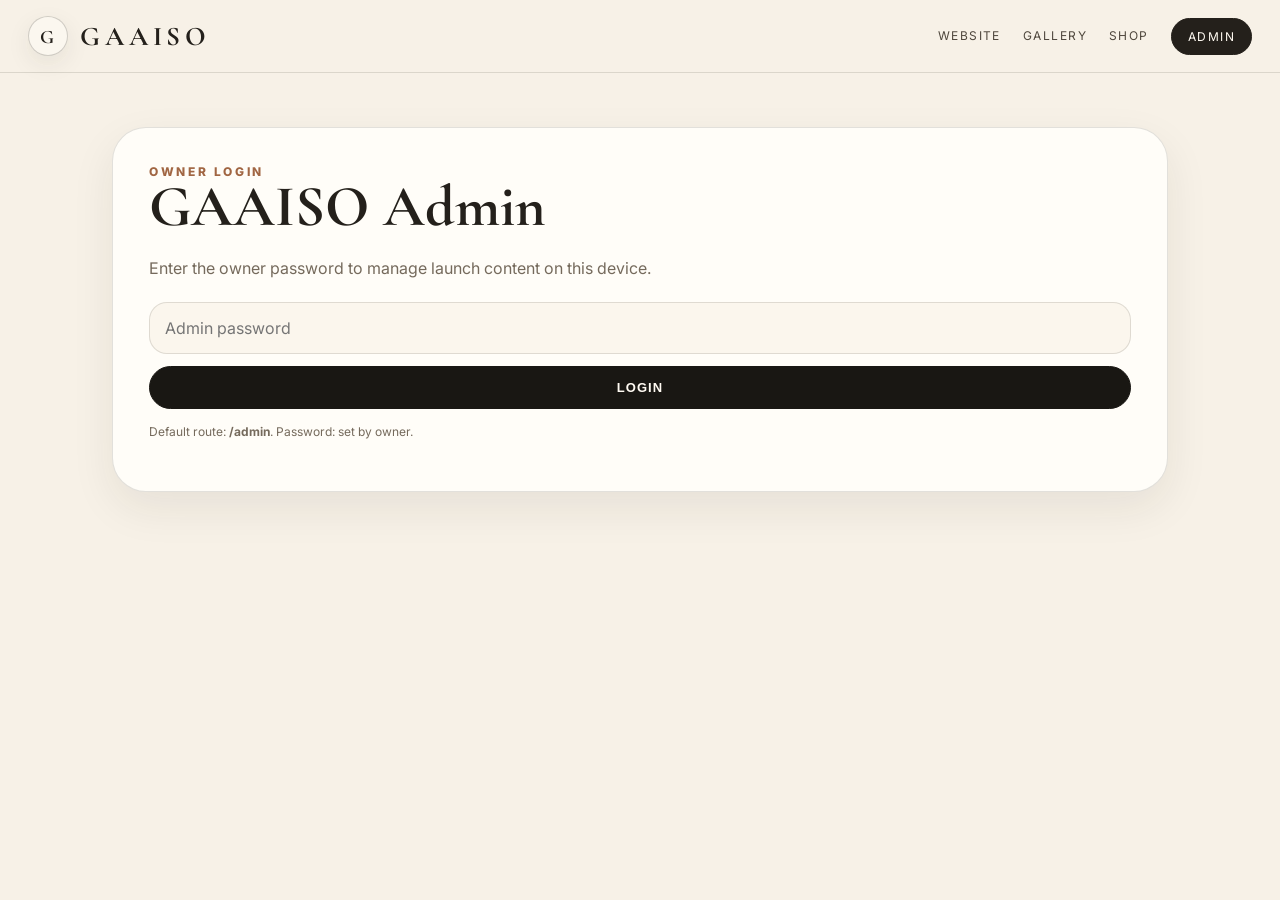
==== admin/index.html @ f7bac42c "Launch GAAISO production website" ====
<!doctype html><html lang="en"><head><meta charset="utf-8"><meta name="viewport" content="width=device-width, initial-scale=1"><title>GAAISO Admin</title><meta name="robots" content="noindex,nofollow"><link rel="preconnect" href="https://fonts.googleapis.com"><link rel="preconnect" href="https://fonts.gstatic.com" crossorigin><link href="https://fonts.googleapis.com/css2?family=Cormorant+Garamond:wght@500;600;700&family=Inter:wght@400;500;600;700;800&display=swap" rel="stylesheet"><link rel="stylesheet" href="../styles.css"></head><body>
<header class="site-header"><nav class="nav"><a class="brand" href="../index.html"><span class="brand-mark">G</span><span class="brand-name">GAAISO</span></a><div class="menu"><a href="../index.html">Website</a><a href="../gallery.html">Gallery</a><a href="../shop.html">Shop</a><a class="pill" href="./">Admin</a></div></nav></header>
<main class="admin-shell">
  <section id="loginBox" class="panel"><div class="kicker">Owner Login</div><h2>GAAISO Admin</h2><p>Enter the owner password to manage launch content on this device.</p><form class="form" id="loginForm"><input class="input" type="password" id="adminPass" placeholder="Admin password" autocomplete="current-password"><button class="btn dark" type="submit">Login</button></form><p class="small">Default route: <strong>/admin</strong>. Password: set by owner.</p></section>
  <section id="adminApp" class="hidden"><div class="admin-grid"><aside class="admin-side"><button class="btn dark" data-tab="gallery">Gallery</button><button class="btn" data-tab="products">Products</button><button class="btn" data-tab="guestbook">Guest Book</button><button class="btn" data-tab="export">Export / Backup</button><button class="btn" id="logoutBtn">Logout</button><p class="small">Static launch admin: changes save in this browser. Export the data when you want to hardcode it into the website.</p></aside><div class="admin-main">
    <div class="panel admin-tab" id="tab-gallery"><h3>Add gallery photo</h3><p class="small">Use an existing asset path like <code>assets/gaaiso-22.jpg</code>. For new uploaded photos, place them in the assets folder first.</p><form class="form" id="galleryForm"><input class="input" name="src" placeholder="assets/new-photo.jpg" required><input class="input" name="title" placeholder="Photo title" required><input class="input" name="category" placeholder="Jewellery / Hampers / Gifts / Craft"><button class="btn dark" type="submit">Add Gallery Item</button></form><div id="galleryAdminList"></div></div>
    <div class="panel admin-tab hidden" id="tab-products"><h3>Add product</h3><form class="form" id="productForm"><input class="input" name="src" placeholder="assets/product.jpg" required><input class="input" name="name" placeholder="Product name" required><input class="input" name="price" placeholder="Price on request"><input class="input" name="tag" placeholder="Short tag"><input class="input" name="status" placeholder="Available / Custom order"><button class="btn dark" type="submit">Add Product</button></form><div id="productAdminList"></div></div>
    <div class="panel admin-tab hidden" id="tab-guestbook"><h3>Guest book messages</h3><div class="notes" id="adminNotes"></div><button class="btn" id="clearNotes">Clear local visitor notes</button></div>
    <div class="panel admin-tab hidden" id="tab-export"><h3>Export local content</h3><p>Copy this export if you add content in admin. It can be pasted into <code>cms-data.js</code> later for permanent website content.</p><button class="btn dark" id="refreshExport">Refresh Export</button><button class="btn" id="downloadExport">Download JSON</button><pre class="codebox" id="exportBox"></pre></div>
  </div></div></section>
</main><div class="toast"></div>
<script src="../cms-data.js"></script>
<script>
const PASSWORD='av123'; const LS={login:'gaaiso_admin_login_v1',gallery:'gaaiso_gallery_v1',products:'gaaiso_products_v1',notes:'gaaiso_notes_v1'}; const $=(s,r=document)=>r.querySelector(s); const $$=(s,r=document)=>Array.from(r.querySelectorAll(s));
function toast(m){const t=$('.toast');t.textContent=m;t.classList.add('show');setTimeout(()=>t.classList.remove('show'),2500)}
function arr(k){try{return JSON.parse(localStorage.getItem(LS[k])||'[]')}catch{return[]}} function set(k,v){localStorage.setItem(LS[k],JSON.stringify(v))}
function showApp(){ $('#loginBox').classList.add('hidden'); $('#adminApp').classList.remove('hidden'); render(); }
function logout(){localStorage.removeItem(LS.login);location.reload()}
function tab(name){$$('.admin-tab').forEach(x=>x.classList.add('hidden'));$('#tab-'+name).classList.remove('hidden');$$('.admin-side .btn').forEach(b=>b.classList.toggle('dark',b.dataset.tab===name))}
function render(){ $('#galleryAdminList').innerHTML='<h4>Local gallery additions</h4>'+(arr('gallery').length?'<table class="table"><tr><th>Title</th><th>Category</th><th>Path</th><th></th></tr>'+arr('gallery').map((g,i)=>`<tr><td>${g.title}</td><td>${g.category||''}</td><td>${g.src}</td><td><button onclick="delItem('gallery',${i})">Delete</button></td></tr>`).join('')+'</table>':'<p class="small">No local gallery additions yet.</p>'); $('#productAdminList').innerHTML='<h4>Local product additions</h4>'+(arr('products').length?'<table class="table"><tr><th>Name</th><th>Status</th><th>Path</th><th></th></tr>'+arr('products').map((p,i)=>`<tr><td>${p.name}</td><td>${p.status||''}</td><td>${p.src}</td><td><button onclick="delItem('products',${i})">Delete</button></td></tr>`).join('')+'</table>':'<p class="small">No local product additions yet.</p>'); $('#adminNotes').innerHTML=arr('notes').length?arr('notes').map((n,i)=>`<div class="note"><b>${n.name}</b><p>${n.message}</p><span>${n.city||''}</span><br><button onclick="delItem('notes',${i})">Delete</button></div>`).join(''):'<p class="small">No local guest messages yet.</p>'; refreshExport(); }
window.delItem=(k,i)=>{const a=arr(k);a.splice(i,1);set(k,a);render();toast('Deleted')}
function refreshExport(){const data={gallery:arr('gallery'),products:arr('products'),notes:arr('notes')};$('#exportBox').textContent=JSON.stringify(data,null,2)}
$('#loginForm').addEventListener('submit',e=>{e.preventDefault(); if($('#adminPass').value===PASSWORD){localStorage.setItem(LS.login,'1');showApp()} else toast('Wrong password')});
if(localStorage.getItem(LS.login)==='1')showApp(); $$('[data-tab]').forEach(b=>b.onclick=()=>tab(b.dataset.tab)); $('#logoutBtn').onclick=logout;
$('#galleryForm').onsubmit=e=>{e.preventDefault();const f=new FormData(e.target), a=arr('gallery');a.unshift({src:f.get('src'),title:f.get('title'),category:f.get('category')});set('gallery',a);e.target.reset();render();toast('Gallery item added')};
$('#productForm').onsubmit=e=>{e.preventDefault();const f=new FormData(e.target), a=arr('products');a.unshift({src:f.get('src'),name:f.get('name'),price:f.get('price')||'Price on request',tag:f.get('tag'),status:f.get('status')||'Available'});set('products',a);e.target.reset();render();toast('Product added')};
$('#clearNotes').onclick=()=>{set('notes',[]);render();toast('Guest book cleared')}; $('#refreshExport').onclick=refreshExport; $('#downloadExport').onclick=()=>{refreshExport();const blob=new Blob([$('#exportBox').textContent],{type:'application/json'});const a=document.createElement('a');a.href=URL.createObjectURL(blob);a.download='gaaiso-admin-export.json';a.click()};
</script></body></html>
---- styles.css ----
:root{--paper:#f7f1e7;--paper2:#fffaf2;--ink:#24201b;--muted:#756a5c;--line:rgba(36,32,27,.13);--clay:#a16643;--sage:#7b8467;--charcoal:#191713;--card:#fffdf8;--shadow:0 28px 80px rgba(42,31,20,.16)}*{box-sizing:border-box}html{scroll-behavior:smooth}body{margin:0;background:var(--paper);color:var(--ink);font-family:Inter,system-ui,-apple-system,Segoe UI,sans-serif;overflow-x:hidden}body:before{content:"";position:fixed;inset:0;pointer-events:none;opacity:.26;background-image:radial-gradient(rgba(70,55,38,.15) .5px, transparent .5px);background-size:6px 6px;mix-blend-mode:multiply;z-index:90}a{color:inherit;text-decoration:none}img{display:block;width:100%;height:100%;object-fit:cover}.skip{position:absolute;left:-999px}.skip:focus{left:16px;top:16px;z-index:999;background:#fff;padding:10px}.site-header{position:sticky;top:0;z-index:80;background:rgba(247,241,231,.86);backdrop-filter:blur(18px);border-bottom:1px solid var(--line)}.nav{max-width:1320px;margin:0 auto;padding:16px 28px;display:flex;align-items:center;justify-content:space-between;gap:22px}.brand{display:flex;align-items:center;gap:12px;letter-spacing:.16em}.brand-mark{width:40px;height:40px;border:1px solid rgba(36,32,27,.2);border-radius:50%;display:grid;place-items:center;font-family:"Cormorant Garamond",serif;font-size:19px;font-weight:700;background:#fbf7ef;box-shadow:0 8px 24px rgba(36,32,27,.08)}.brand-name{font-family:"Cormorant Garamond",serif;font-weight:700;font-size:27px;line-height:1;letter-spacing:.18em}.menu{display:flex;align-items:center;gap:22px;font-size:12px;text-transform:uppercase;letter-spacing:.12em;color:#4f473d}.menu a{padding:8px 0;border-bottom:1px solid transparent}.menu a:hover,.menu a.active{border-color:var(--ink)}.pill{border:1px solid var(--ink)!important;border-radius:999px;padding:10px 16px!important;background:var(--ink);color:var(--paper2)}.hamb{display:none;border:1px solid var(--line);background:#fff9ef;border-radius:999px;padding:10px 13px;font-size:20px}.mobile-menu{display:none;position:fixed;inset:68px 14px auto 14px;background:#fffaf2;border:1px solid var(--line);border-radius:24px;z-index:79;box-shadow:var(--shadow);padding:14px}.mobile-menu.open{display:grid}.mobile-menu a{padding:14px;border-bottom:1px solid var(--line);text-transform:uppercase;letter-spacing:.12em;font-size:13px}.mobile-menu a:last-child{border-bottom:none}.hero{max-width:1450px;margin:0 auto;padding:42px 28px 64px;display:grid;grid-template-columns:minmax(290px,31%) minmax(0,69%);gap:38px;align-items:center;min-height:calc(100vh - 74px)}.hero-copy{padding:22px 0}.eyebrow,.kicker{font-size:12px;letter-spacing:.22em;text-transform:uppercase;color:var(--clay);font-weight:800}h1{font-family:"Cormorant Garamond",serif;font-size:clamp(58px,7vw,116px);line-height:.86;margin:18px 0 24px;letter-spacing:-.055em;font-weight:700}.lead{max-width:445px;color:var(--muted);line-height:1.85;font-size:16px;margin:0 0 26px}.actions{display:flex;gap:12px;flex-wrap:wrap;margin:22px 0}.btn{display:inline-flex;align-items:center;justify-content:center;gap:8px;border-radius:999px;border:1px solid rgba(36,32,27,.2);padding:13px 18px;font-size:13px;font-weight:800;letter-spacing:.08em;text-transform:uppercase;background:#fff7ea;cursor:pointer}.btn.dark{background:var(--charcoal);color:var(--paper2);border-color:var(--charcoal)}.btn.full{width:100%}.mini-note{display:flex;gap:12px;align-items:flex-start;max-width:390px;font-size:13px;color:#74685b;line-height:1.55;border-left:1px solid rgba(36,32,27,.18);padding-left:14px}.spark{width:10px;height:10px;border-radius:50%;background:var(--sage);margin-top:5px;box-shadow:0 0 0 6px rgba(123,132,103,.13);flex:0 0 auto}.hero-stage{position:relative;min-height:620px;border-radius:34px;overflow:visible}.photo-frame{position:absolute;inset:0;border-radius:28px;padding:16px;background:#fffdf6;box-shadow:var(--shadow);transform:rotate(-.55deg);clip-path:polygon(1% 2%,7% 1%,14% 2.5%,23% 1%,31% 2%,39% 1.2%,47% 2.2%,55% .8%,63% 2.3%,72% 1.2%,80% 2.2%,90% 1%,99% 2.6%,98.6% 12%,99.5% 22%,98.3% 32%,99.2% 43%,98% 55%,99% 67%,97.8% 78%,99.2% 90%,98% 98%,88% 99.2%,80% 98.4%,70% 99.6%,60% 98.7%,50% 99.4%,40% 98.2%,31% 99.6%,21% 98.5%,10% 99.3%,1.8% 97%,1.2% 88%,2.1% 78%,1% 68%,2% 55%,.8% 44%,1.9% 32%,.8% 21%,1.8% 10%)}.photo-frame:before{content:"";position:absolute;inset:5px;border-radius:23px;pointer-events:none;background:linear-gradient(135deg,rgba(255,255,255,.28),rgba(255,255,255,0) 38%),radial-gradient(circle at 15% 20%,rgba(255,255,255,.22),transparent 28%);z-index:2;mix-blend-mode:screen}.photo-frame:after{content:"";position:absolute;inset:0;pointer-events:none;background:linear-gradient(90deg,rgba(70,40,20,.06) 1px,transparent 1px),linear-gradient(rgba(70,40,20,.05) 1px,transparent 1px);background-size:11px 11px;opacity:.2;z-index:3}.slide{position:absolute;inset:16px;border-radius:20px;overflow:hidden;opacity:0;transform:scale(1.025) translateX(22px);transition:opacity 850ms ease,transform 850ms cubic-bezier(.2,.9,.2,1)}.slide.active{opacity:1;transform:scale(1) translateX(0);z-index:1}.caption{position:absolute;left:34px;bottom:34px;right:34px;z-index:4;color:#fff;text-shadow:0 12px 24px rgba(0,0,0,.45)}.caption b{font-family:"Cormorant Garamond",serif;font-size:clamp(28px,4.2vw,58px);line-height:.96;display:block}.caption span{display:block;font-size:13px;letter-spacing:.14em;text-transform:uppercase;margin-top:10px}.dots{position:absolute;right:26px;bottom:-36px;display:flex;gap:8px}.dot{width:9px;height:9px;border-radius:50%;border:1px solid rgba(36,32,27,.35);background:transparent}.dot.active{background:var(--ink)}.float-tile{position:absolute;width:160px;height:210px;border:9px solid #fff9ef;border-radius:19px;overflow:hidden;box-shadow:0 20px 50px rgba(0,0,0,.14);background:#fff9ef;animation:drift 7s ease-in-out infinite}.float-tile.one{right:5%;top:-34px;transform:rotate(5deg)}.float-tile.two{left:-30px;bottom:40px;width:132px;height:170px;transform:rotate(-6deg);animation-delay:1.5s}@keyframes drift{0%,100%{translate:0 0}50%{translate:0 -12px}}section,.wrap{max-width:1280px;margin:0 auto;padding:74px 28px}.page-hero{padding-top:58px}.page-hero h1{font-size:clamp(56px,7vw,104px);max-width:900px}.section-head{display:flex;align-items:flex-end;justify-content:space-between;gap:22px;margin-bottom:28px}.section-head h2{font-family:"Cormorant Garamond",serif;font-size:clamp(38px,5vw,72px);line-height:.95;margin:8px 0 0;letter-spacing:-.035em}.section-head p{max-width:430px;color:var(--muted);line-height:1.75;margin:0}.grid-3{display:grid;grid-template-columns:repeat(3,1fr);gap:18px}.cat-card,.photo-card{border-radius:28px;overflow:hidden;position:relative;background:#ddd;box-shadow:0 14px 42px rgba(36,32,27,.1)}.cat-card{min-height:310px}.cat-card:after,.photo-card:after{content:"";position:absolute;inset:0;background:linear-gradient(to top,rgba(0,0,0,.58),transparent 55%)}.cat-card div,.photo-card div{position:absolute;z-index:1;left:22px;right:22px;bottom:22px;color:#fff}.cat-card h3,.photo-card h3{font-family:"Cormorant Garamond",serif;font-size:34px;margin:0 0 4px}.cat-card p,.photo-card p{margin:0;font-size:13px;letter-spacing:.08em;text-transform:uppercase;opacity:.92}.about-grid{display:grid;grid-template-columns:1fr 1.05fr;gap:22px;align-items:stretch}.card,.panel{background:var(--card);border:1px solid var(--line);border-radius:34px;padding:36px;box-shadow:0 16px 44px rgba(36,32,27,.08)}.card h2,.panel h2,.panel h3{font-family:"Cormorant Garamond",serif;font-size:58px;line-height:.95;margin:0 0 20px}.card p,.panel p{color:var(--muted);line-height:1.85}.about-img{min-height:560px;border-radius:34px;overflow:hidden;box-shadow:var(--shadow)}.gallery{display:grid;grid-template-columns:repeat(4,1fr);gap:14px}.gallery figure{margin:0;border-radius:24px;overflow:hidden;background:#eee;min-height:260px;position:relative;cursor:pointer}.gallery figure:nth-child(2n){min-height:330px}.gallery figcaption{position:absolute;left:14px;right:14px;bottom:14px;border-radius:999px;background:rgba(255,250,242,.88);backdrop-filter:blur(12px);padding:9px 12px;font-size:12px;font-weight:800;color:#443a30}.filters{display:flex;gap:10px;flex-wrap:wrap;margin:0 0 24px}.filter{border:1px solid var(--line);border-radius:999px;padding:10px 14px;background:#fff8ee;cursor:pointer}.filter.active{background:var(--charcoal);color:var(--paper2)}.shop-grid{display:grid;grid-template-columns:repeat(3,1fr);gap:18px}.product{border-radius:28px;background:var(--card);border:1px solid var(--line);box-shadow:0 14px 42px rgba(36,32,27,.08);overflow:hidden}.product-img{height:285px}.product-body{padding:20px}.product h3{font-family:"Cormorant Garamond",serif;font-size:32px;margin:0 0 5px}.product p{color:var(--muted);line-height:1.6}.status{display:inline-block;font-size:11px;letter-spacing:.12em;text-transform:uppercase;background:#f4eadb;border:1px solid var(--line);border-radius:999px;padding:7px 9px}.split{display:grid;grid-template-columns:1fr 1fr;gap:22px}.form{display:grid;gap:12px;margin-top:18px}.input,.textarea,select{border:1px solid var(--line);border-radius:18px;background:#fbf6ed;padding:15px;color:#54493d;font:inherit;width:100%}.textarea{min-height:120px;resize:vertical}.notes{display:grid;gap:12px}.note{background:#fff9ef;border:1px solid var(--line);border-radius:22px;padding:18px}.note b{display:block;margin-bottom:7px}.note span{color:var(--muted);font-size:13px}.lightbox{position:fixed;inset:0;background:rgba(25,23,19,.88);z-index:200;display:none;align-items:center;justify-content:center;padding:24px}.lightbox.open{display:flex}.lightbox-card{max-width:min(960px,96vw);max-height:90vh;background:#fffaf2;border-radius:24px;overflow:hidden;position:relative}.lightbox-img{max-height:76vh}.lightbox-img img{object-fit:contain;background:#0f0e0c}.lightbox-text{padding:14px 18px;display:flex;justify-content:space-between;gap:14px}.close{position:absolute;top:10px;right:10px;border:none;border-radius:50%;width:42px;height:42px;background:#fffaf2;font-size:26px;cursor:pointer}.toast{position:fixed;left:50%;bottom:22px;transform:translateX(-50%);background:#191713;color:#fffaf2;border-radius:999px;padding:13px 18px;z-index:300;display:none;box-shadow:0 14px 44px rgba(0,0,0,.22)}.toast.show{display:block}.site-footer{background:#191713;color:#efe7d8;margin-top:54px}.foot{max-width:1280px;margin:0 auto;padding:38px 28px;display:grid;grid-template-columns:1.2fr 1fr 1fr;gap:24px}.foot h4{font-family:"Cormorant Garamond",serif;font-size:32px;margin:0 0 12px;letter-spacing:.12em}.foot p,.foot a{color:#c6baa8;line-height:1.8;font-size:14px}.credit{border-top:1px solid rgba(255,255,255,.12);padding:16px 28px;text-align:center;color:#a89983;font-size:12px;letter-spacing:.1em;text-transform:uppercase}.admin-shell{max-width:1100px;margin:0 auto;padding:54px 22px}.admin-grid{display:grid;grid-template-columns:280px 1fr;gap:18px}.admin-side{background:#fffaf2;border:1px solid var(--line);border-radius:24px;padding:18px;height:max-content}.admin-main{display:grid;gap:18px}.admin-side button{display:block;width:100%;text-align:left;margin:6px 0}.hidden{display:none!important}.table{width:100%;border-collapse:collapse}.table td,.table th{border-bottom:1px solid var(--line);padding:10px;text-align:left}.small{font-size:12px;color:var(--muted);line-height:1.5}.codebox{white-space:pre-wrap;background:#191713;color:#fffaf2;border-radius:18px;padding:14px;max-height:280px;overflow:auto;font-size:12px}@media(max-width:980px){.menu{display:none}.hamb{display:block}.nav{padding:14px 18px}.hero{display:flex;flex-direction:column;padding:20px 16px 46px;min-height:auto;gap:20px}.hero-stage{order:1;width:100%;min-height:68vh}.hero-copy{order:2;background:rgba(255,250,242,.72);border:1px solid var(--line);border-radius:28px;padding:26px 22px}.lead{max-width:none}.actions .btn{flex:1}.float-tile{display:none}.dots{bottom:-30px;right:18px}.caption{left:24px;bottom:24px;right:24px}.caption b{font-size:38px}.caption span{font-size:11px}.section-head{display:block}.grid-3,.about-grid,.split,.admin-grid{grid-template-columns:1fr}.gallery{grid-template-columns:repeat(2,1fr)}.shop-grid{grid-template-columns:repeat(2,1fr)}.about-img{min-height:420px}.foot{grid-template-columns:1fr}.brand-name{font-size:22px}h1{font-size:62px}.cat-card{min-height:240px}}@media(max-width:560px){.hero-stage{min-height:62vh}.photo-frame{padding:10px;border-radius:24px}.slide{inset:10px;border-radius:18px}.gallery{gap:10px}.gallery figure{border-radius:18px;min-height:210px}.gallery figure:nth-child(2n){min-height:260px}.shop-grid{grid-template-columns:1fr}.section-head h2,.card h2,.panel h2,.panel h3{font-size:44px}section,.wrap{padding:54px 16px}.caption b{font-size:32px}.product-img{height:330px}}
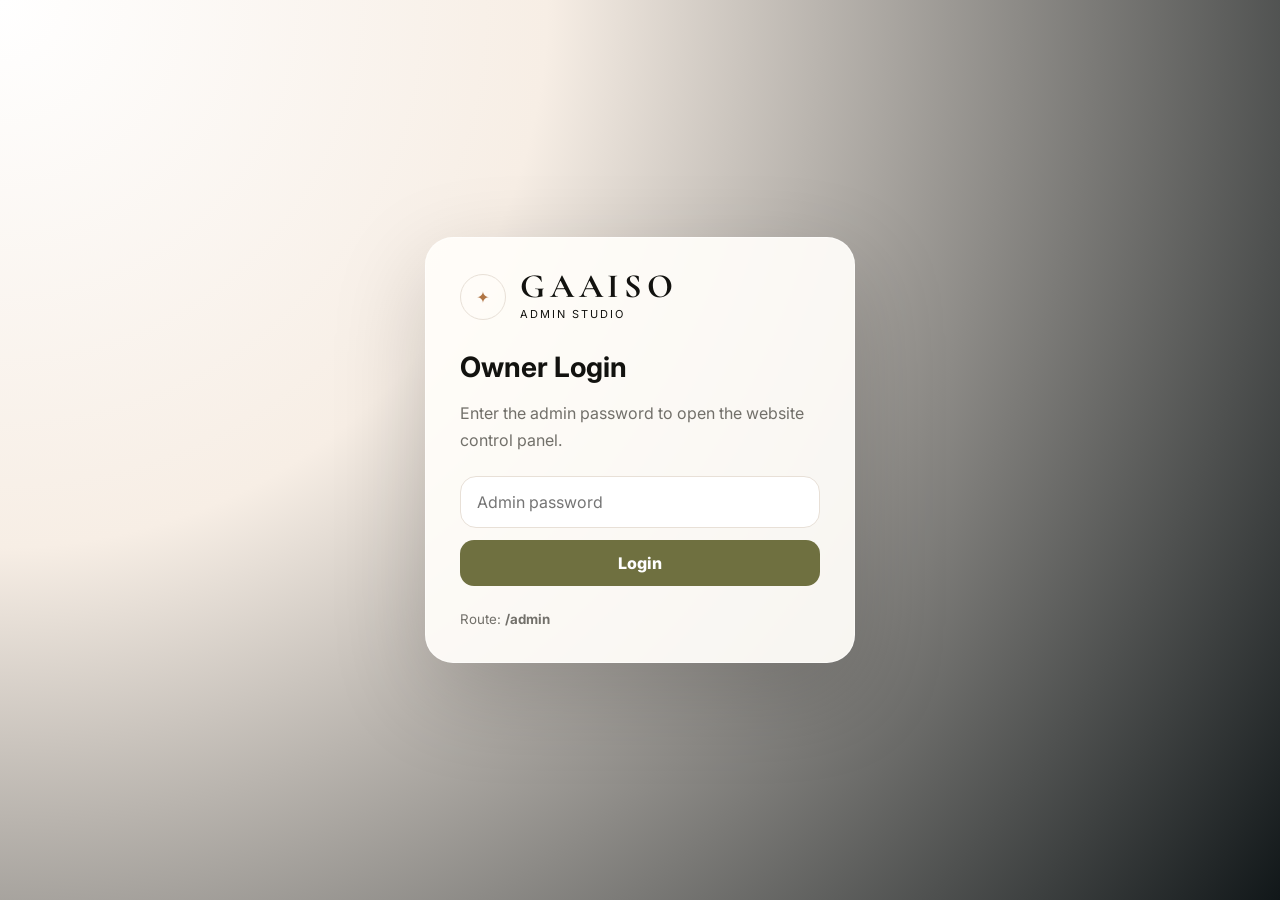
==== commit 2c82f7dc: "Add GAAISO admin studio" ====
--- a/admin/index.html
+++ b/admin/index.html
@@ -1,28 +1,119 @@
-<!doctype html><html lang="en"><head><meta charset="utf-8"><meta name="viewport" content="width=device-width, initial-scale=1"><title>GAAISO Admin</title><meta name="robots" content="noindex,nofollow"><link rel="preconnect" href="https://fonts.googleapis.com"><link rel="preconnect" href="https://fonts.gstatic.com" crossorigin><link href="https://fonts.googleapis.com/css2?family=Cormorant+Garamond:wght@500;600;700&family=Inter:wght@400;500;600;700;800&display=swap" rel="stylesheet"><link rel="stylesheet" href="../styles.css"></head><body>
-<header class="site-header"><nav class="nav"><a class="brand" href="../index.html"><span class="brand-mark">G</span><span class="brand-name">GAAISO</span></a><div class="menu"><a href="../index.html">Website</a><a href="../gallery.html">Gallery</a><a href="../shop.html">Shop</a><a class="pill" href="./">Admin</a></div></nav></header>
-<main class="admin-shell">
-  <section id="loginBox" class="panel"><div class="kicker">Owner Login</div><h2>GAAISO Admin</h2><p>Enter the owner password to manage launch content on this device.</p><form class="form" id="loginForm"><input class="input" type="password" id="adminPass" placeholder="Admin password" autocomplete="current-password"><button class="btn dark" type="submit">Login</button></form><p class="small">Default route: <strong>/admin</strong>. Password: set by owner.</p></section>
-  <section id="adminApp" class="hidden"><div class="admin-grid"><aside class="admin-side"><button class="btn dark" data-tab="gallery">Gallery</button><button class="btn" data-tab="products">Products</button><button class="btn" data-tab="guestbook">Guest Book</button><button class="btn" data-tab="export">Export / Backup</button><button class="btn" id="logoutBtn">Logout</button><p class="small">Static launch admin: changes save in this browser. Export the data when you want to hardcode it into the website.</p></aside><div class="admin-main">
-    <div class="panel admin-tab" id="tab-gallery"><h3>Add gallery photo</h3><p class="small">Use an existing asset path like <code>assets/gaaiso-22.jpg</code>. For new uploaded photos, place them in the assets folder first.</p><form class="form" id="galleryForm"><input class="input" name="src" placeholder="assets/new-photo.jpg" required><input class="input" name="title" placeholder="Photo title" required><input class="input" name="category" placeholder="Jewellery / Hampers / Gifts / Craft"><button class="btn dark" type="submit">Add Gallery Item</button></form><div id="galleryAdminList"></div></div>
-    <div class="panel admin-tab hidden" id="tab-products"><h3>Add product</h3><form class="form" id="productForm"><input class="input" name="src" placeholder="assets/product.jpg" required><input class="input" name="name" placeholder="Product name" required><input class="input" name="price" placeholder="Price on request"><input class="input" name="tag" placeholder="Short tag"><input class="input" name="status" placeholder="Available / Custom order"><button class="btn dark" type="submit">Add Product</button></form><div id="productAdminList"></div></div>
-    <div class="panel admin-tab hidden" id="tab-guestbook"><h3>Guest book messages</h3><div class="notes" id="adminNotes"></div><button class="btn" id="clearNotes">Clear local visitor notes</button></div>
-    <div class="panel admin-tab hidden" id="tab-export"><h3>Export local content</h3><p>Copy this export if you add content in admin. It can be pasted into <code>cms-data.js</code> later for permanent website content.</p><button class="btn dark" id="refreshExport">Refresh Export</button><button class="btn" id="downloadExport">Download JSON</button><pre class="codebox" id="exportBox"></pre></div>
-  </div></div></section>
-</main><div class="toast"></div>
-<script src="../cms-data.js"></script>
-<script>
-const PASSWORD='av123'; const LS={login:'gaaiso_admin_login_v1',gallery:'gaaiso_gallery_v1',products:'gaaiso_products_v1',notes:'gaaiso_notes_v1'}; const $=(s,r=document)=>r.querySelector(s); const $$=(s,r=document)=>Array.from(r.querySelectorAll(s));
-function toast(m){const t=$('.toast');t.textContent=m;t.classList.add('show');setTimeout(()=>t.classList.remove('show'),2500)}
-function arr(k){try{return JSON.parse(localStorage.getItem(LS[k])||'[]')}catch{return[]}} function set(k,v){localStorage.setItem(LS[k],JSON.stringify(v))}
-function showApp(){ $('#loginBox').classList.add('hidden'); $('#adminApp').classList.remove('hidden'); render(); }
-function logout(){localStorage.removeItem(LS.login);location.reload()}
-function tab(name){$$('.admin-tab').forEach(x=>x.classList.add('hidden'));$('#tab-'+name).classList.remove('hidden');$$('.admin-side .btn').forEach(b=>b.classList.toggle('dark',b.dataset.tab===name))}
-function render(){ $('#galleryAdminList').innerHTML='<h4>Local gallery additions</h4>'+(arr('gallery').length?'<table class="table"><tr><th>Title</th><th>Category</th><th>Path</th><th></th></tr>'+arr('gallery').map((g,i)=>`<tr><td>${g.title}</td><td>${g.category||''}</td><td>${g.src}</td><td><button onclick="delItem('gallery',${i})">Delete</button></td></tr>`).join('')+'</table>':'<p class="small">No local gallery additions yet.</p>'); $('#productAdminList').innerHTML='<h4>Local product additions</h4>'+(arr('products').length?'<table class="table"><tr><th>Name</th><th>Status</th><th>Path</th><th></th></tr>'+arr('products').map((p,i)=>`<tr><td>${p.name}</td><td>${p.status||''}</td><td>${p.src}</td><td><button onclick="delItem('products',${i})">Delete</button></td></tr>`).join('')+'</table>':'<p class="small">No local product additions yet.</p>'); $('#adminNotes').innerHTML=arr('notes').length?arr('notes').map((n,i)=>`<div class="note"><b>${n.name}</b><p>${n.message}</p><span>${n.city||''}</span><br><button onclick="delItem('notes',${i})">Delete</button></div>`).join(''):'<p class="small">No local guest messages yet.</p>'; refreshExport(); }
-window.delItem=(k,i)=>{const a=arr(k);a.splice(i,1);set(k,a);render();toast('Deleted')}
-function refreshExport(){const data={gallery:arr('gallery'),products:arr('products'),notes:arr('notes')};$('#exportBox').textContent=JSON.stringify(data,null,2)}
-$('#loginForm').addEventListener('submit',e=>{e.preventDefault(); if($('#adminPass').value===PASSWORD){localStorage.setItem(LS.login,'1');showApp()} else toast('Wrong password')});
-if(localStorage.getItem(LS.login)==='1')showApp(); $$('[data-tab]').forEach(b=>b.onclick=()=>tab(b.dataset.tab)); $('#logoutBtn').onclick=logout;
-$('#galleryForm').onsubmit=e=>{e.preventDefault();const f=new FormData(e.target), a=arr('gallery');a.unshift({src:f.get('src'),title:f.get('title'),category:f.get('category')});set('gallery',a);e.target.reset();render();toast('Gallery item added')};
-$('#productForm').onsubmit=e=>{e.preventDefault();const f=new FormData(e.target), a=arr('products');a.unshift({src:f.get('src'),name:f.get('name'),price:f.get('price')||'Price on request',tag:f.get('tag'),status:f.get('status')||'Available'});set('products',a);e.target.reset();render();toast('Product added')};
-$('#clearNotes').onclick=()=>{set('notes',[]);render();toast('Guest book cleared')}; $('#refreshExport').onclick=refreshExport; $('#downloadExport').onclick=()=>{refreshExport();const blob=new Blob([$('#exportBox').textContent],{type:'application/json'});const a=document.createElement('a');a.href=URL.createObjectURL(blob);a.download='gaaiso-admin-export.json';a.click()};
-</script></body></html>
+<!doctype html>
+<html lang="en">
+<head>
+  <meta charset="utf-8">
+  <meta name="viewport" content="width=device-width, initial-scale=1">
+  <title>GAAISO Admin Studio</title>
+  <meta name="robots" content="noindex,nofollow">
+  <link rel="preconnect" href="https://fonts.googleapis.com">
+  <link rel="preconnect" href="https://fonts.gstatic.com" crossorigin>
+  <link href="https://fonts.googleapis.com/css2?family=Cormorant+Garamond:wght@500;600;700&family=Inter:wght@400;500;600;700;800&display=swap" rel="stylesheet">
+  <link rel="stylesheet" href="admin.css">
+</head>
+<body>
+  <section class="login-screen" id="loginScreen">
+    <div class="login-card">
+      <div class="logo-row"><div class="ornament">✦</div><div><h1>GAAISO</h1><span>Admin Studio</span></div></div>
+      <h2>Owner Login</h2>
+      <p>Enter the admin password to open the website control panel.</p>
+      <form id="loginForm" class="login-form">
+        <input id="adminPassword" type="password" placeholder="Admin password" autocomplete="current-password">
+        <button type="submit">Login</button>
+      </form>
+      <small>Route: <strong>/admin</strong></small>
+    </div>
+  </section>
+
+  <main class="studio hidden" id="adminStudio">
+    <aside class="sidebar">
+      <div class="brand-block">
+        <div class="brand-icon">✥</div>
+        <div><strong>GAAISO</strong><span>Admin Studio</span></div>
+      </div>
+      <div class="profile-card"><div class="avatar">SA</div><div><b>Sony Admin</b><span>Super Admin</span><em>● Online</em></div></div>
+      <nav class="side-nav">
+        <button class="active" data-tab="dashboard">⌂ Dashboard</button>
+        <button data-tab="homepage">✎ Homepage Editor</button>
+        <button data-tab="hero">▧ Hero Media</button>
+        <button data-tab="gallery">▧ Gallery Manager</button>
+        <button data-tab="shop">▢ Shop Manager</button>
+        <button data-tab="design">◉ Design & Branding</button>
+        <button data-tab="guestbook">▥ Guest Book</button>
+        <button data-tab="backup">☁ Backup & Restore</button>
+        <button id="logoutBtn">↪ Logout</button>
+      </nav>
+      <div class="status-card"><b>Website Status</b><span><i></i> Live</span><small id="lastSaved">Last saved: not yet</small><a href="../index.html" target="_blank">View Site ↗</a></div>
+    </aside>
+
+    <section class="workspace">
+      <header class="topbar">
+        <button id="menuToggle" class="hamb">☰</button>
+        <div class="welcome">Welcome back, <b>Sony Admin</b> <span>Super Admin</span></div>
+        <div class="top-actions"><a href="../index.html" target="_blank">◉ Preview Website ↗</a><div class="mini-avatar">SA</div><b>Sony Admin⌄</b></div>
+      </header>
+
+      <div class="tabs-strip">
+        <button class="active" data-tab="homepage">✎ Homepage Editor</button>
+        <button data-tab="hero">▧ Hero Media</button>
+        <button data-tab="gallery">▧ Gallery Manager</button>
+        <button data-tab="shop">▢ Shop Manager</button>
+        <button data-tab="design">◉ Design & Branding</button>
+        <button data-tab="guestbook">▥ Guest Book</button>
+      </div>
+
+      <section class="tab-page active" id="tab-dashboard">
+        <div class="dashboard-grid">
+          <section class="panel editor-panel" data-jump="homepage"></section>
+          <section class="panel hero-panel" data-jump="hero"></section>
+          <section class="panel preview-panel"></section>
+          <section class="panel gallery-panel small-panel" data-jump="gallery"></section>
+          <section class="panel shop-panel small-panel" data-jump="shop"></section>
+          <section class="panel guest-panel small-panel" data-jump="guestbook"></section>
+        </div>
+      </section>
+
+      <section class="tab-page" id="tab-homepage">
+        <div class="two-col">
+          <section class="panel editor-panel full-editor"></section>
+          <section class="panel preview-panel sticky-preview"></section>
+        </div>
+      </section>
+
+      <section class="tab-page" id="tab-hero">
+        <div class="two-col">
+          <section class="panel hero-panel full-editor"></section>
+          <section class="panel preview-panel sticky-preview"></section>
+        </div>
+      </section>
+
+      <section class="tab-page" id="tab-gallery">
+        <section class="panel gallery-full-panel"></section>
+      </section>
+
+      <section class="tab-page" id="tab-shop">
+        <section class="panel shop-full-panel"></section>
+      </section>
+
+      <section class="tab-page" id="tab-design">
+        <div class="two-col">
+          <section class="panel design-panel full-editor"></section>
+          <section class="panel preview-panel sticky-preview"></section>
+        </div>
+      </section>
+
+      <section class="tab-page" id="tab-guestbook">
+        <section class="panel guest-full-panel"></section>
+      </section>
+
+      <section class="tab-page" id="tab-backup">
+        <section class="panel backup-panel"></section>
+      </section>
+    </section>
+  </main>
+
+  <div class="toast" id="toast"></div>
+  <div class="modal" id="videoPreviewModal"><div class="modal-card"><button class="modal-close">×</button><video controls playsinline></video></div></div>
+  <script src="../cms-data.js"></script>
+  <script src="admin.js"></script>
+</body>
+</html>
--- a/admin/admin.css
+++ b/admin/admin.css
@@ -0,0 +1 @@
+:root{--bg:#f7f3ee;--panel:#fffdf9;--ink:#12120f;--muted:#72706a;--line:#e8e0d7;--olive:#6f7040;--olive2:#89895c;--sand:#f7dfc7;--dark:#101518;--dark2:#172023;--success:#4c905e;--danger:#c2453d;--warn:#c78329;--shadow:0 18px 55px rgba(30,25,18,.09)}*{box-sizing:border-box}body{margin:0;background:var(--bg);color:var(--ink);font-family:Inter,system-ui,-apple-system,Segoe UI,sans-serif}button,input,textarea,select{font:inherit}.hidden{display:none!important}.login-screen{min-height:100vh;display:grid;place-items:center;padding:22px;background:radial-gradient(circle at top left,#fff 0,#f7eee5 35%,#111719 100%)}.login-card{width:min(430px,94vw);background:rgba(255,253,249,.94);border:1px solid rgba(255,255,255,.55);border-radius:28px;padding:34px;box-shadow:0 30px 95px rgba(0,0,0,.18)}.logo-row{display:flex;align-items:center;gap:14px;margin-bottom:28px}.ornament{width:46px;height:46px;border-radius:50%;display:grid;place-items:center;border:1px solid var(--line);color:#b07544}.logo-row h1{font-family:"Cormorant Garamond",serif;letter-spacing:.14em;font-size:34px;line-height:.9;margin:0}.logo-row span{text-transform:uppercase;letter-spacing:.18em;font-size:11px}.login-card h2{font-size:28px;margin:0 0 8px}.login-card p{color:var(--muted);line-height:1.7}.login-form{display:grid;gap:12px;margin:22px 0}.login-form input{border:1px solid var(--line);border-radius:16px;padding:15px 16px;background:#fff}.login-form button,.save-btn,.action-btn{border:none;border-radius:14px;background:var(--olive);color:#fff;padding:13px 16px;font-weight:800;cursor:pointer}.login-card small{color:var(--muted)}.studio{display:grid;grid-template-columns:260px 1fr;min-height:100vh}.sidebar{background:linear-gradient(160deg,var(--dark),#0b1012);color:#fff;padding:14px;border-right:1px solid rgba(255,255,255,.06);position:sticky;top:0;height:100vh;overflow:auto}.brand-block{display:flex;align-items:center;gap:12px;padding:12px 12px 18px}.brand-icon{width:42px;height:42px;border-radius:50%;display:grid;place-items:center;background:#fff;color:#b07544}.brand-block strong{display:block;font-family:"Cormorant Garamond",serif;font-size:34px;letter-spacing:.12em;line-height:.8}.brand-block span,.profile-card span{font-size:12px;letter-spacing:.1em;text-transform:uppercase;color:#c9c3b8}.profile-card{display:flex;gap:12px;padding:16px;border:1px solid rgba(255,255,255,.09);border-radius:18px;margin:6px 0 14px}.avatar,.mini-avatar{width:48px;height:48px;border-radius:50%;display:grid;place-items:center;background:linear-gradient(135deg,#a99a65,#626531);font-weight:800}.profile-card b{display:block}.profile-card em{display:block;color:#7ee08f;font-style:normal;font-size:12px;margin-top:6px}.side-nav{display:grid;gap:6px}.side-nav button{width:100%;border:none;border-radius:12px;background:transparent;color:#fff;text-align:left;padding:13px 14px;cursor:pointer}.side-nav button:hover,.side-nav button.active{background:linear-gradient(90deg,rgba(137,137,92,.95),rgba(111,112,64,.75))}.status-card{margin-top:18px;padding:16px;border:1px solid rgba(255,255,255,.09);border-radius:16px;display:grid;gap:10px}.status-card span{color:#7ee08f}.status-card i{display:inline-block;width:9px;height:9px;background:#74d889;border-radius:50%;margin-right:8px}.status-card small{color:#c9c3b8}.status-card a{color:#fff;text-align:center;border:1px solid rgba(255,255,255,.18);border-radius:12px;padding:10px;text-decoration:none}.workspace{min-width:0;padding:14px}.topbar{height:62px;display:flex;align-items:center;justify-content:space-between;gap:12px;background:rgba(255,253,249,.72);backdrop-filter:blur(12px);border:1px solid var(--line);border-radius:18px;padding:10px 16px;margin-bottom:12px}.hamb{display:none;border:1px solid var(--line);background:#fff;border-radius:12px;padding:10px}.welcome span{margin-left:8px;background:#dceccf;color:#376236;border-radius:8px;padding:5px 8px;font-size:12px}.top-actions{display:flex;align-items:center;gap:14px}.top-actions a{border:1px solid var(--line);border-radius:12px;padding:12px 14px;color:var(--ink);text-decoration:none;background:#fff}.mini-avatar{width:40px;height:40px}.tabs-strip{display:grid;grid-template-columns:repeat(6,1fr);gap:10px;margin:0 0 12px}.tabs-strip button{border:1px solid var(--line);border-radius:14px;background:#fff;padding:16px 12px;font-weight:700;cursor:pointer}.tabs-strip button.active{background:linear-gradient(135deg,var(--olive),#565927);color:#fff;border-color:transparent}.tab-page{display:none}.tab-page.active{display:block}.dashboard-grid{display:grid;grid-template-columns:1.1fr .8fr 1fr;gap:12px}.panel{background:var(--panel);border:1px solid var(--line);border-radius:18px;padding:18px;box-shadow:var(--shadow)}.panel h2,.panel h3{margin:0 0 6px;font-size:18px;text-transform:uppercase;letter-spacing:.02em}.panel p{color:var(--muted);font-size:13px;line-height:1.6;margin:0 0 18px}.editor-panel{min-height:520px}.field{margin:16px 0}.field label{display:flex;justify-content:space-between;gap:12px;font-size:13px;font-weight:800;margin-bottom:7px}.field small{color:var(--muted);font-weight:500}.input,.textarea,.select{width:100%;border:1px solid var(--line);border-radius:12px;background:#fff;padding:13px;color:var(--ink)}.textarea{min-height:90px;resize:vertical}.toolbar{display:flex;gap:4px;border:1px solid var(--line);border-bottom:none;border-radius:12px 12px 0 0;background:#fbf8f3;padding:7px}.toolbar span{display:inline-flex;align-items:center;justify-content:center;min-width:32px;height:30px;border-right:1px solid var(--line);font-weight:700;color:#555}.rich-input{border-radius:0 0 12px 12px}.form-row{display:grid;grid-template-columns:1fr 1fr;gap:14px}.save-row{display:flex;justify-content:center;gap:10px;margin-top:20px}.save-btn{min-width:190px;background:linear-gradient(135deg,var(--olive),#565927)}.ghost-btn{border:1px solid var(--line);background:#fff;border-radius:12px;padding:11px 14px;font-weight:800;cursor:pointer}.danger-btn{border:1px solid rgba(194,69,61,.22);background:#fff2f0;color:var(--danger);border-radius:12px;padding:11px 14px;font-weight:800;cursor:pointer}.media-list{display:grid;gap:10px}.media-item,.product-row,.note-row{display:grid;grid-template-columns:72px 1fr auto;gap:12px;align-items:center;border:1px solid var(--line);border-radius:14px;padding:10px;background:#fff}.media-thumb,.product-thumb{width:72px;height:58px;border-radius:10px;overflow:hidden;background:#eee}.media-thumb img,.product-thumb img,.gallery-mini img{width:100%;height:100%;object-fit:cover}.item-title{font-weight:800;font-size:14px}.item-meta{font-size:12px;color:var(--muted);display:block;margin-top:3px}.badge{display:inline-flex;margin-top:5px;background:#dceccf;color:#376236;border-radius:7px;padding:4px 7px;font-size:11px;font-weight:800}.row-actions{display:flex;gap:6px}.icon-btn{width:34px;height:34px;border:1px solid var(--line);border-radius:10px;background:#fff;cursor:pointer}.toggle-row{display:flex;align-items:center;justify-content:space-between;border-top:1px solid var(--line);padding-top:16px;margin-top:18px}.switch{position:relative;width:48px;height:26px}.switch input{display:none}.slider{position:absolute;inset:0;background:#ddd;border-radius:99px;cursor:pointer}.slider:before{content:"";position:absolute;width:20px;height:20px;left:3px;top:3px;background:#fff;border-radius:50%;transition:.2s}.switch input:checked+.slider{background:#4c905e}.switch input:checked+.slider:before{transform:translateX(22px)}.preview-card{height:380px;border-radius:18px;overflow:hidden;position:relative;background:#21140c;color:#fff;display:grid;place-items:center;text-align:center}.preview-card img{position:absolute;inset:0;width:100%;height:100%;object-fit:cover;filter:brightness(.58)}.preview-content{position:relative;z-index:1;padding:28px}.preview-content h1{font-family:"Cormorant Garamond",serif;font-size:42px;line-height:.95;margin:0 0 12px}.preview-content p{color:#fff;margin:0 0 18px}.preview-actions{display:flex;justify-content:center;gap:10px;flex-wrap:wrap}.preview-actions span{border:1px solid rgba(255,255,255,.65);border-radius:10px;padding:11px 16px;font-weight:800}.preview-actions span:first-child{background:rgba(111,112,64,.9);border-color:transparent}.preview-dots{position:absolute;bottom:28px;display:flex;gap:8px}.preview-dots i{width:9px;height:9px;border-radius:50%;background:rgba(255,255,255,.65)}.preview-dots i:first-child{background:#9ea572}.device-buttons{display:flex;gap:8px;justify-content:flex-end;margin-bottom:12px}.device-buttons button{border:1px solid var(--line);background:#fff;border-radius:10px;width:38px;height:38px}.two-col{display:grid;grid-template-columns:1fr .9fr;gap:12px}.sticky-preview{position:sticky;top:14px;height:max-content}.small-panel{min-height:260px}.gallery-strip{display:grid;grid-template-columns:repeat(4,1fr) 96px;gap:8px}.gallery-mini{height:84px;border-radius:12px;overflow:hidden;background:#eee}.add-tile{height:84px;border:1px dashed #cfc5b9;border-radius:12px;display:grid;place-items:center;text-align:center;color:var(--muted);font-weight:700;background:#fff}.gallery-grid-admin{display:grid;grid-template-columns:repeat(4,1fr);gap:12px}.gallery-admin-card{border:1px solid var(--line);border-radius:16px;overflow:hidden;background:#fff}.gallery-admin-card .img{height:170px;background:#eee}.gallery-admin-card img{width:100%;height:100%;object-fit:cover}.gallery-admin-card .body{padding:12px}.gallery-admin-card .body input{margin:5px 0}.add-form{display:grid;grid-template-columns:1fr 1fr 1fr auto;gap:10px;margin:14px 0 18px}.upload-box{border:1px dashed #bcb2a5;border-radius:14px;background:#fffaf4;padding:13px;color:var(--muted)}.shop-list{display:grid;gap:10px}.design-grid{display:grid;grid-template-columns:1fr 1fr;gap:14px}.color-field{display:grid;grid-template-columns:44px 1fr;gap:10px;align-items:center}.color-field input[type=color]{width:44px;height:44px;border:none;background:transparent}.logo-preview{height:150px;border:1px solid var(--line);border-radius:14px;display:grid;place-items:center;background:#fff}.logo-preview img{max-width:120px;max-height:120px;border-radius:50%;object-fit:contain}.logo-preview span{font-family:"Cormorant Garamond",serif;font-size:38px;color:#a16643;letter-spacing:.08em}.stats{display:grid;grid-template-columns:repeat(4,1fr);gap:10px}.stat{border:1px solid var(--line);border-radius:14px;padding:14px;text-align:center;background:#fff}.stat b{font-size:22px;display:block}.stat span{font-size:12px;color:var(--muted)}.note-row{grid-template-columns:1fr auto}.note-row p{margin:6px 0;color:var(--ink)}.backup-box{background:#101518;color:#e9efe9;border-radius:16px;padding:16px;min-height:260px;max-height:440px;overflow:auto;white-space:pre-wrap;font-size:12px}.modal{position:fixed;inset:0;display:none;align-items:center;justify-content:center;background:rgba(0,0,0,.72);z-index:50;padding:20px}.modal.open{display:flex}.modal-card{position:relative;width:min(920px,96vw);background:#000;border-radius:18px;overflow:hidden}.modal-card video{display:block;width:100%;max-height:80vh}.modal-close{position:absolute;right:10px;top:10px;width:40px;height:40px;border:none;border-radius:50%;font-size:26px;z-index:2}.toast{position:fixed;left:50%;bottom:24px;transform:translateX(-50%);background:#101518;color:#fff;padding:13px 18px;border-radius:99px;box-shadow:0 14px 40px rgba(0,0,0,.2);display:none;z-index:60}.toast.show{display:block}@media(max-width:1120px){.studio{grid-template-columns:1fr}.sidebar{position:fixed;left:-285px;width:270px;z-index:40;transition:.25s}.sidebar.open{left:0}.hamb{display:block}.dashboard-grid,.two-col{grid-template-columns:1fr}.tabs-strip{grid-template-columns:repeat(2,1fr)}.sticky-preview{position:static}.workspace{padding:10px}.top-actions b{display:none}}@media(max-width:680px){.tabs-strip{display:none}.form-row,.add-form,.design-grid,.gallery-grid-admin,.stats{grid-template-columns:1fr}.dashboard-grid{grid-template-columns:1fr}.topbar{height:auto;align-items:flex-start}.top-actions a{display:none}.panel{padding:14px}.preview-card{height:340px}.preview-content h1{font-size:34px}.gallery-strip{grid-template-columns:repeat(2,1fr)}}
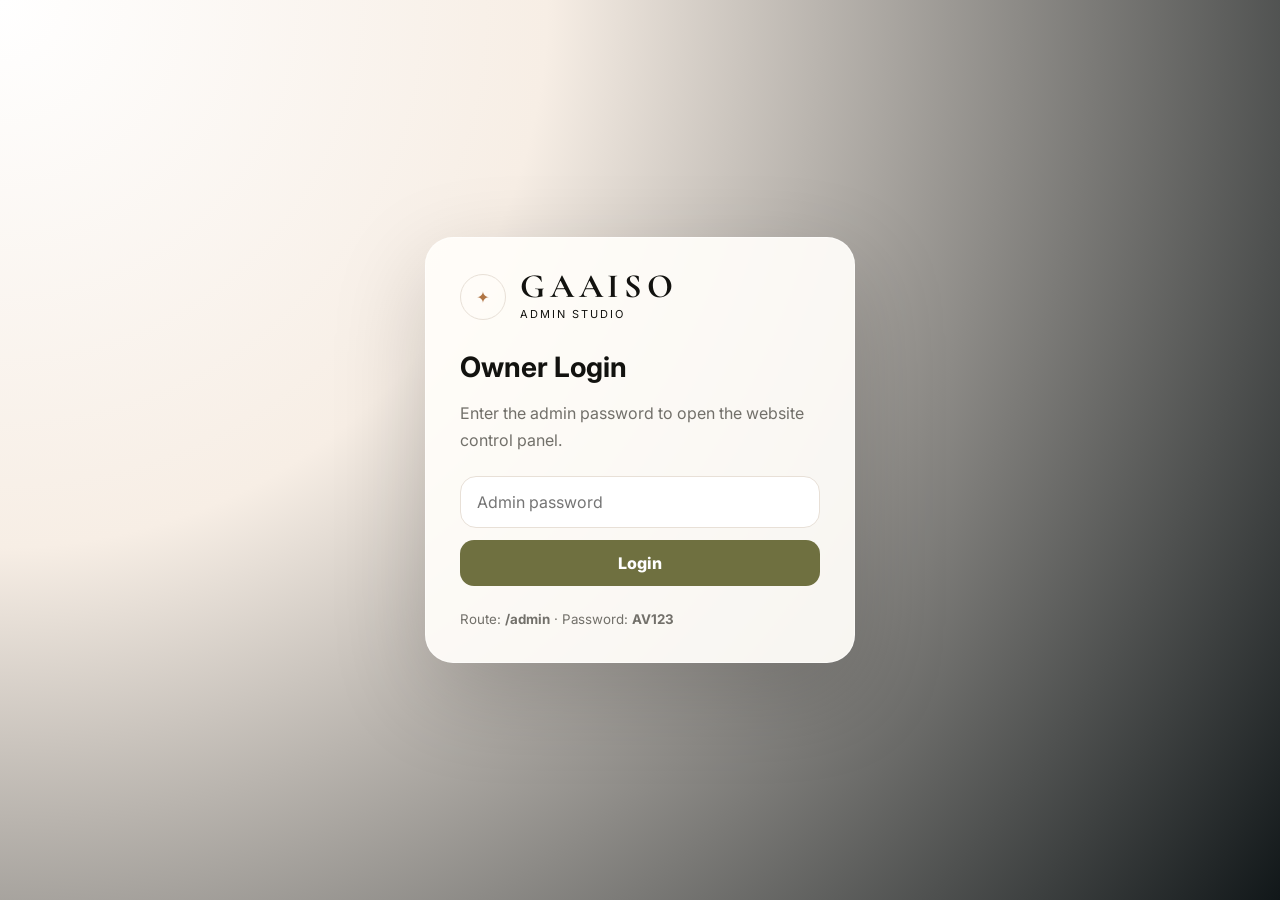
==== commit b92f15a9: "Add GAAISO commerce shop catalogue" ====
--- a/admin/index.html
+++ b/admin/index.html
@@ -9,6 +9,7 @@
   <link rel="preconnect" href="https://fonts.gstatic.com" crossorigin>
   <link href="https://fonts.googleapis.com/css2?family=Cormorant+Garamond:wght@500;600;700&family=Inter:wght@400;500;600;700;800&display=swap" rel="stylesheet">
   <link rel="stylesheet" href="admin.css">
+  <link rel="stylesheet" href="../commerce.css">
 </head>
 <body>
   <section class="login-screen" id="loginScreen">
@@ -20,7 +21,7 @@
         <input id="adminPassword" type="password" placeholder="Admin password" autocomplete="current-password">
         <button type="submit">Login</button>
       </form>
-      <small>Route: <strong>/admin</strong></small>
+      <small>Route: <strong>/admin</strong> · Password: <strong>AV123</strong></small>
     </div>
   </section>
 
@@ -72,42 +73,13 @@
         </div>
       </section>
 
-      <section class="tab-page" id="tab-homepage">
-        <div class="two-col">
-          <section class="panel editor-panel full-editor"></section>
-          <section class="panel preview-panel sticky-preview"></section>
-        </div>
-      </section>
-
-      <section class="tab-page" id="tab-hero">
-        <div class="two-col">
-          <section class="panel hero-panel full-editor"></section>
-          <section class="panel preview-panel sticky-preview"></section>
-        </div>
-      </section>
-
-      <section class="tab-page" id="tab-gallery">
-        <section class="panel gallery-full-panel"></section>
-      </section>
-
-      <section class="tab-page" id="tab-shop">
-        <section class="panel shop-full-panel"></section>
-      </section>
-
-      <section class="tab-page" id="tab-design">
-        <div class="two-col">
-          <section class="panel design-panel full-editor"></section>
-          <section class="panel preview-panel sticky-preview"></section>
-        </div>
-      </section>
-
-      <section class="tab-page" id="tab-guestbook">
-        <section class="panel guest-full-panel"></section>
-      </section>
-
-      <section class="tab-page" id="tab-backup">
-        <section class="panel backup-panel"></section>
-      </section>
+      <section class="tab-page" id="tab-homepage"><div class="two-col"><section class="panel editor-panel full-editor"></section><section class="panel preview-panel sticky-preview"></section></div></section>
+      <section class="tab-page" id="tab-hero"><div class="two-col"><section class="panel hero-panel full-editor"></section><section class="panel preview-panel sticky-preview"></section></div></section>
+      <section class="tab-page" id="tab-gallery"><section class="panel gallery-full-panel"></section></section>
+      <section class="tab-page" id="tab-shop"><section class="panel shop-full-panel"></section></section>
+      <section class="tab-page" id="tab-design"><div class="two-col"><section class="panel design-panel full-editor"></section><section class="panel preview-panel sticky-preview"></section></div></section>
+      <section class="tab-page" id="tab-guestbook"><section class="panel guest-full-panel"></section></section>
+      <section class="tab-page" id="tab-backup"><section class="panel backup-panel"></section></section>
     </section>
   </main>
 
@@ -115,5 +87,6 @@
   <div class="modal" id="videoPreviewModal"><div class="modal-card"><button class="modal-close">×</button><video controls playsinline></video></div></div>
   <script src="../cms-data.js"></script>
   <script src="admin.js"></script>
+  <script src="commerce-admin.js"></script>
 </body>
 </html>
--- a/commerce.css
+++ b/commerce.css
@@ -0,0 +1 @@
+.shop-hero{padding-bottom:38px}.commerce-summary{display:flex;flex-wrap:wrap;gap:10px;margin-top:22px}.commerce-summary span,.commerce-chip{border:1px solid var(--line);border-radius:999px;background:#fffaf2;padding:10px 14px;font-size:12px;font-weight:800;letter-spacing:.08em;text-transform:uppercase;color:#5f5448}.shop-commerce-wrap{padding-top:26px}.commerce-toolbar{display:flex;align-items:flex-end;justify-content:space-between;gap:18px;margin-bottom:18px}.commerce-toolbar h2{font-family:"Cormorant Garamond",serif;font-size:clamp(42px,5vw,74px);line-height:.9;margin:8px 0 0;letter-spacing:-.035em}.commerce-search{display:grid;grid-template-columns:minmax(220px,320px) 170px;gap:10px}.commerce-cats{display:flex;gap:10px;flex-wrap:wrap;margin:18px 0 24px}.commerce-cat{border:1px solid var(--line);background:#fff8ee;color:var(--ink);border-radius:999px;padding:11px 15px;font-weight:800;font-size:12px;letter-spacing:.08em;text-transform:uppercase;cursor:pointer}.commerce-cat.active{background:var(--charcoal);color:var(--paper2);border-color:var(--charcoal)}.commerce-grid{display:grid;grid-template-columns:repeat(4,1fr);gap:16px}.commerce-card{background:var(--card);border:1px solid var(--line);border-radius:26px;overflow:hidden;box-shadow:0 16px 46px rgba(36,32,27,.08);cursor:pointer;transition:transform .25s ease,box-shadow .25s ease}.commerce-card:hover{transform:translateY(-4px);box-shadow:0 24px 62px rgba(36,32,27,.13)}.commerce-img{height:270px;position:relative;background:#eee;overflow:hidden}.commerce-img img{width:100%;height:100%;object-fit:cover;transition:transform .45s ease}.commerce-card:hover .commerce-img img{transform:scale(1.045)}.commerce-price-peek{position:absolute;left:12px;right:12px;bottom:12px;border-radius:16px;background:rgba(255,250,242,.9);backdrop-filter:blur(12px);padding:11px 12px;display:flex;justify-content:space-between;gap:8px;align-items:center;font-weight:900}.commerce-price-peek small{font-size:10px;text-transform:uppercase;letter-spacing:.1em;color:#776b5c}.commerce-body{padding:16px}.commerce-body h3{font-family:"Cormorant Garamond",serif;font-size:31px;line-height:1;margin:0 0 8px}.commerce-meta{display:flex;gap:8px;flex-wrap:wrap;margin:10px 0}.commerce-pill{border-radius:999px;background:#f4eadb;border:1px solid var(--line);padding:6px 9px;font-size:11px;font-weight:800;text-transform:uppercase;letter-spacing:.08em}.commerce-note{color:var(--muted);font-size:13px;line-height:1.55;margin:8px 0 0}.product-modal{position:fixed;inset:0;background:rgba(25,23,19,.84);display:none;align-items:center;justify-content:center;z-index:260;padding:20px}.product-modal.open{display:flex}.product-modal-card{width:min(1040px,96vw);max-height:92vh;overflow:auto;background:#fffaf2;border-radius:28px;box-shadow:0 30px 90px rgba(0,0,0,.36);display:grid;grid-template-columns:1fr 1fr;position:relative}.product-modal-img{min-height:560px;background:#eee}.product-modal-img img{width:100%;height:100%;object-fit:cover}.product-modal-info{padding:34px}.product-modal-info h2{font-family:"Cormorant Garamond",serif;font-size:58px;line-height:.9;margin:10px 0 14px}.modal-price{font-size:34px;font-weight:900;margin:16px 0;color:var(--charcoal)}.modal-delivery{display:grid;gap:9px;margin:18px 0}.modal-delivery div{border:1px solid var(--line);border-radius:16px;background:#fffdf8;padding:12px}.payment-row{display:grid;grid-template-columns:1fr 1fr;gap:10px;margin-top:18px}.modal-close-btn{position:absolute;right:14px;top:14px;border:none;border-radius:50%;width:44px;height:44px;background:#fffaf2;font-size:28px;cursor:pointer;z-index:2}.admin-commerce-board{display:grid;gap:14px}.commerce-admin-grid{display:grid;grid-template-columns:repeat(2,1fr);gap:12px}.commerce-admin-row{border:1px solid var(--line);border-radius:18px;background:#fff;padding:12px;display:grid;grid-template-columns:92px 1fr;gap:12px}.commerce-admin-row .thumb{height:92px;border-radius:14px;overflow:hidden;background:#eee}.commerce-admin-row .thumb img{width:100%;height:100%;object-fit:cover}.commerce-admin-fields{display:grid;gap:8px}.commerce-admin-actions{display:flex;gap:8px;flex-wrap:wrap;margin-top:8px}.commerce-admin-actions button{border:1px solid var(--line);background:#fff;border-radius:10px;padding:9px 11px;font-weight:800;cursor:pointer}.commerce-admin-actions .danger{background:#fff2f0;color:#c2453d}.admin-pay-help{background:#f7f3ee;border:1px solid var(--line);border-radius:16px;padding:13px;color:#6b5e50;font-size:13px;line-height:1.6}@media(max-width:1080px){.commerce-grid{grid-template-columns:repeat(3,1fr)}.product-modal-card{grid-template-columns:1fr}.product-modal-img{min-height:420px}.commerce-admin-grid{grid-template-columns:1fr}}@media(max-width:760px){.commerce-toolbar{display:block}.commerce-search{grid-template-columns:1fr;margin-top:16px}.commerce-grid{grid-template-columns:repeat(2,1fr);gap:12px}.commerce-img{height:230px}.product-modal-info{padding:24px}.product-modal-info h2{font-size:42px}.payment-row{grid-template-columns:1fr}}@media(max-width:520px){.commerce-grid{grid-template-columns:1fr}.commerce-img{height:360px}.commerce-admin-row{grid-template-columns:1fr}.commerce-admin-row .thumb{height:220px}}
